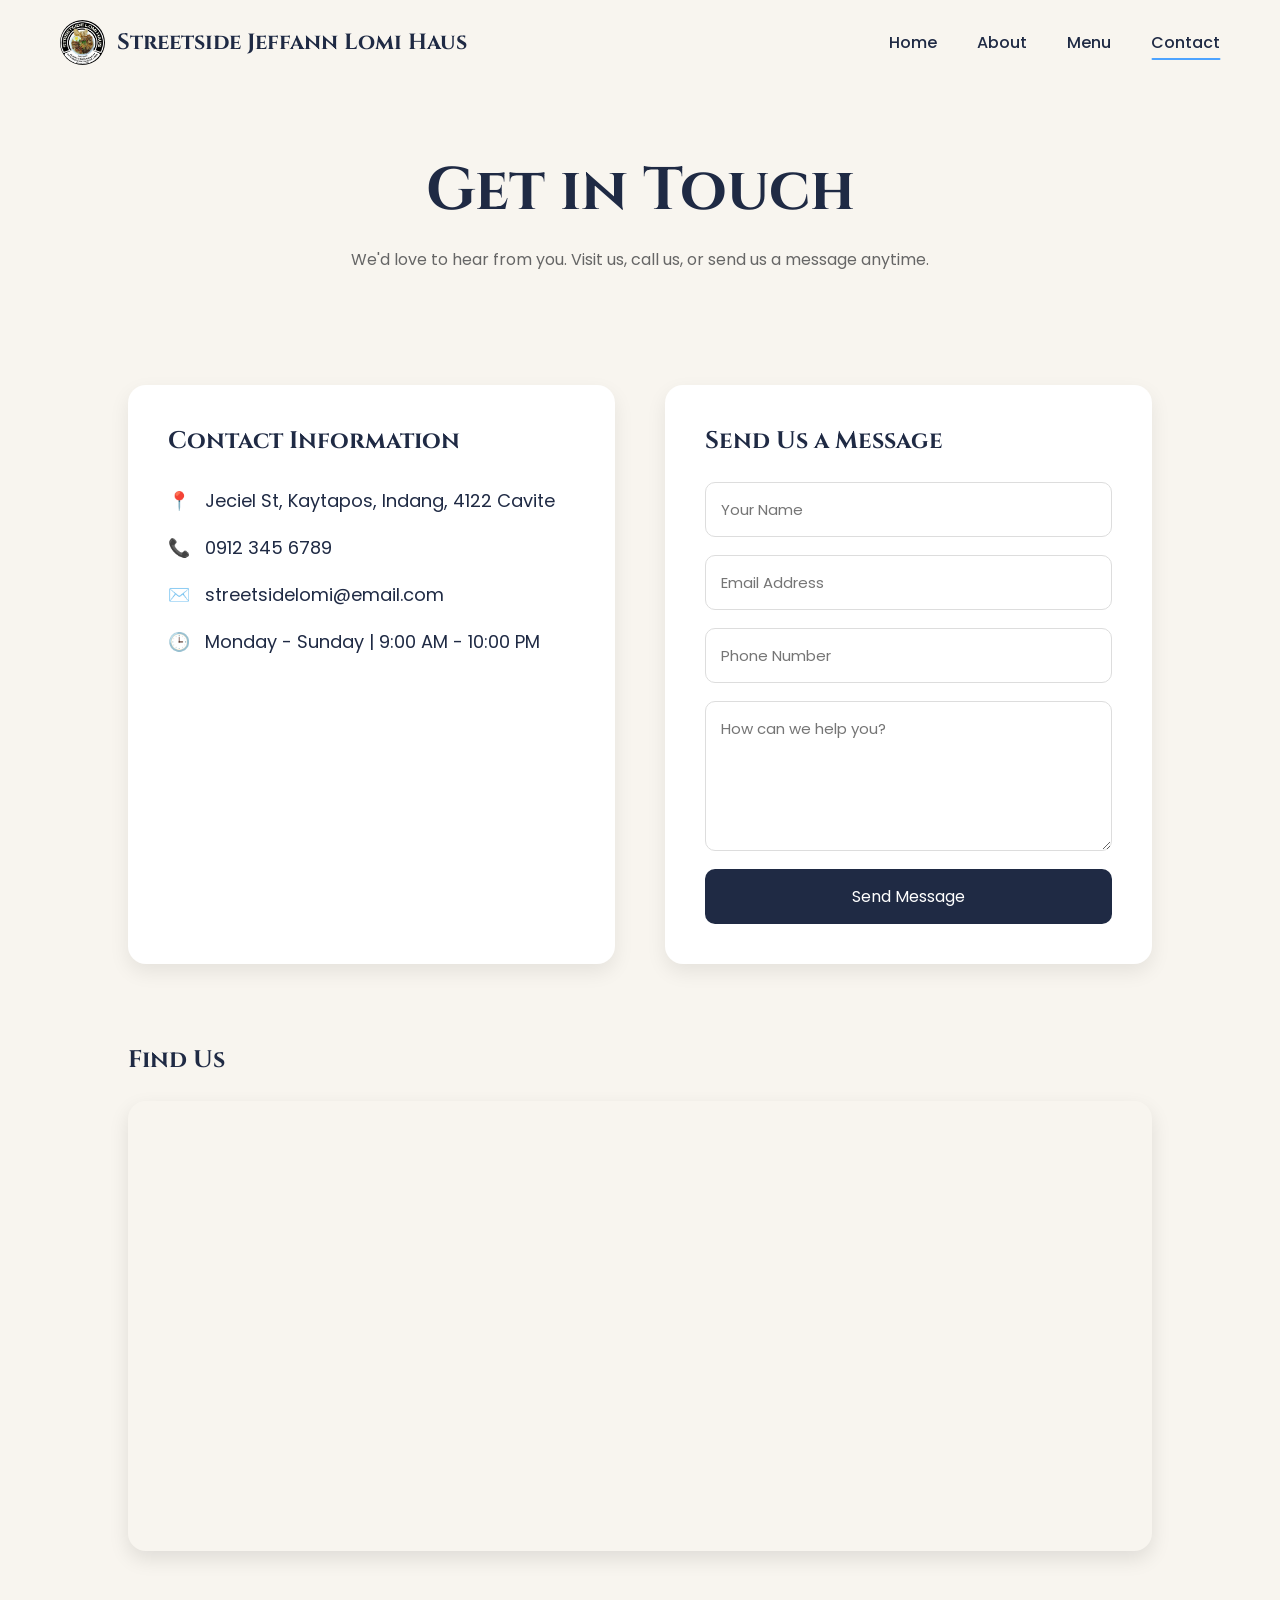
==== contact.html @ 70ad850c "Add files via upload" ====
<!DOCTYPE html>
<html lang="en">
<head>
    <meta charset="UTF-8">
    <meta name="viewport" content="width=device-width, initial-scale=1.0">
    <title>Contact | Streetside Jeffann Lomi Haus</title>

    <link rel="stylesheet" href="style.css">
    <link rel="icon" href="Logo.jpg">
</head>
<body>

    <!-- Navigation -->
    <nav class="navbar">

        <div class="logo">
            <img src="Logo.jpg" alt="">
            Streetside Jeffann Lomi Haus
        </div>

        <ul class="nav-links">
            <li><a href="index.html">Home</a></li>
            <li><a href="about.html">About</a></li>
            <li><a href="menu.html">Menu</a></li>
            <li><a href="contact.html" class="active">Contact</a></li>
        </ul>

    </nav>

    <!-- Hero -->

    <section class="contact-hero">

        <h1>Get in Touch</h1>

        <p>
            We'd love to hear from you. Visit us, call us,
            or send us a message anytime.
        </p>

    </section>

    <!-- Contact Information -->

    <section class="contact-container">

        <div class="contact-info">

            <h2>Contact Information</h2>

            <div class="info-box">
                📍 <span>Jeciel St, Kaytapos, Indang, 4122 Cavite</span>
            </div>

            <div class="info-box">
                📞 <span>0912 345 6789</span>
            </div>

            <div class="info-box">
                ✉️ <span>streetsidelomi@email.com</span>
            </div>

            <div class="info-box">
                🕒 <span>Monday - Sunday | 9:00 AM - 10:00 PM</span>
            </div>

        </div>

        <div class="contact-form">

            <h2>Send Us a Message</h2>

            <form action="https://formspree.io/f/mqevrral" method="POST">

    <input
        type="text"
        name="name"
        placeholder="Your Name"
        required>

    <input
        type="email"
        name="email"
        placeholder="Email Address"
        required>

    <input
        type="tel"
        name="phone"
        placeholder="Phone Number">

    <textarea
        name="message"
        placeholder="How can we help you?"
        required></textarea>

    <button type="submit">
        Send Message
    </button>

</form>

        </div>

    </section>

    <!-- Map -->

   <section class="map">

    <h2>Find Us</h2>

    <iframe
        src="https://www.google.com/maps?q=Streetside+Jeffann+Lomi+Haus,+Indang,+Cavite&output=embed"
        loading="lazy"
        allowfullscreen>
    </iframe>

</section>

</body>
</html>
---- style.css ----
@import url('https://fonts.googleapis.com/css2?family=Cinzel:wght@400..900&display=swap');
@import url('https://fonts.googleapis.com/css2?family=Poppins:wght@400;600;800&display=swap');

* {
    margin: 0;
    padding: 0;
    box-sizing: border-box;
}

body {
    font-family: 'Cinzel';
    background: #F8F5EF;
    color: #1F2A44;
}

.navbar {
     position: fixed;
    top: 0;
    width: 100%;
    padding: 20px 60px;
    display: flex;
    justify-content: space-between;
    align-items: center;
    background: #F8F5EF;
    backdrop-filter: blur(8px);
    z-index: 1000;
}

.logo{
    display:flex;
    align-items:center;
    gap:12px;
    font-size:22px;
    font-weight:700;
}

.logo img{
    width:45px;
    height:45px;
    border-radius:50%;
}

.nav-links {
    list-style: none;
    display: flex;
    gap: 40px;
}

.nav-links a {
    text-decoration: none;
    color: #1F2A44;
    font-weight: 500;
    font-family: 'Poppins', sans-serif;
    position: relative;
    transition: color 0.3s ease,
    transform 0.3s ease,
    letter-spacing 0.3s ease;
}

/* Underline animation */
.nav-links a::after {
    content: "";
    position: absolute;
    left: 50%;
    bottom: -6px;
    width: 0;
    height: 2px;
    background: #4da3ff;
    transition: all 0.35s ease;
    transform: translateX(-50%);
    border-radius: 10px;
}

.nav-links a:hover::after,
.nav-links .active::after {
    width: 100%;
}

.nav-links a:hover {
    color: #4da3ff;
    transform: translateY(-2px);
    letter-spacing: 0.5px;
}

.hero{

    display:flex;
    justify-content:space-between;
    align-items:center;

    padding:150px 8%;
    gap:80px;

}

.hero-text{

    flex:1;

}

.hero-text h1{

    font-size:60px;
    line-height:1.2;

}

.hero-text p{

    margin:25px 0;
    font-size:18px;
    color:#666;
    font-family:Poppins;

}

.hero-image{

    flex:1;

}

.hero-image img{

    width:100%;
    border-radius:25px;
    box-shadow:0 15px 40px rgba(0,0,0,.2);

}

.hero-buttons{

    display:flex;
    gap:20px;

}

.btn-primary{

    background:#1F2A44;
    color:white;
    padding:15px 35px;
    border-radius:10px;
    text-decoration:none;
    font-family:Poppins;
    transition:.3s;

}

.btn-primary:hover{

    background:#4da3ff;

}

.btn-secondary{

    border:2px solid #1F2A44;
    color:#1F2A44;
    padding:15px 35px;
    border-radius:10px;
    text-decoration:none;
    font-family:Poppins;
    transition:.3s;

}

.btn-secondary:hover{

    background:#1F2A44;
    color:white;

}

.featured{

    padding:80px 8%;

}

.featured h2{

    text-align:center;
    font-size:40px;
    margin-bottom:50px;

}

.cards{

    display:grid;
    grid-template-columns:repeat(3,1fr);
    gap:30px;

}

.card{

    background:white;
    border-radius:15px;
    overflow:hidden;
    box-shadow:0 5px 20px rgba(0,0,0,.08);
    transition:.3s;

}

.card:hover{

    transform:translateY(-8px);

}

.card img{

    width:100%;
    height:220px;
    object-fit:cover;

}

.card h3{

    padding:15px;

}

.card p{

    padding:0 15px;
    font-family:Poppins;
    color:#666;

}

.card span{

    display:block;
    padding:15px;
    font-weight:bold;
    color:#1F2A44;

}

.about-hero{

    padding:150px 10% 80px;
    text-align:center;

}

.about-header span{

    color:#B08D57;
    font-family:Poppins;
    letter-spacing:4px;

}

.about-header h1{

    font-size:55px;
    margin:20px 0;

}

.about-header p{

    max-width:700px;
    margin:auto;
    font-family:Poppins;
    color:#666;

}

/* STORY */

.story{

    display:flex;
    align-items:center;
    gap:70px;
    padding:70px 10%;

}

.story-image{

    flex:1;

}

.story-image img{

    width:100%;
    border-radius:20px;

}

.story-text{

    flex:1;

}

.story-text h2{

    font-size:42px;
    margin-bottom:20px;

}

.story-text p{

    font-family:Poppins;
    color:#666;
    line-height:1.9;

}

/* FEATURES */

.features{

    padding:80px 10%;
    text-align:center;

}

.features h2{

    margin-bottom:50px;
    font-size:40px;

}

.feature-grid{

    display:grid;
    grid-template-columns:repeat(4,1fr);
    gap:30px;

}

.feature-card{

    background:white;
    padding:40px;
    border-radius:18px;
    box-shadow:0 10px 25px rgba(0,0,0,.08);
    transition:.3s;

    font-size:40px;

}

.feature-card:hover{

    transform:translateY(-10px);

}

.feature-card h3{

    font-size:22px;
    margin:15px 0;

}

.feature-card p{

    font-size:15px;
    color:#666;
    font-family:Poppins;

}

/* MISSION */

.mission{

    padding:80px 10%;
    display:grid;
    grid-template-columns:1fr 1fr;
    gap:40px;

}

.mission-card{

    background:#1F2A44;
    color:white;
    padding:50px;
    border-radius:20px;

}

.mission-card p{

    margin-top:20px;
    line-height:1.8;
    font-family:Poppins;

}

/* MENU PAGE */

.menu-hero{

    padding:150px 10% 70px;
    text-align:center;

}

.menu-hero h1{

    font-size:60px;
    margin-bottom:15px;

}

.menu-hero p{

    max-width:650px;
    margin:auto;
    color:#666;
    font-family:Poppins;
    line-height:1.8;

}

/* SECTION */

.menu-section{

    padding:30px 10% 80px;

}

.menu-section h2{

    margin-bottom:35px;
    font-size:36px;
    color:#1F2A44;

}

/* GRID */

.menu-grid{

    display:grid;
    grid-template-columns:repeat(auto-fit,minmax(300px,1fr));
    gap:35px;

}

/* CARD */

.menu-card{

    background:white;
    border-radius:18px;
    overflow:hidden;

    box-shadow:0 8px 20px rgba(0,0,0,.08);

    transition:.35s;

}

.menu-card:hover{

    transform:translateY(-10px);

    box-shadow:0 20px 35px rgba(0,0,0,.15);

}

.menu-card img{

    width:100%;
    height:230px;

    object-fit:cover;

}

.menu-content{

    padding:25px;

}

.menu-content h3{

    margin-bottom:10px;

}

.menu-content p{

    color:#666;
    font-family:Poppins;
    line-height:1.7;
    margin-bottom:20px;

}

.menu-content span{

    color:#B08D57;
    font-size:22px;
    font-weight:bold;
}

/* CONTACT HERO */

.contact-hero{

    padding:150px 10% 70px;
    text-align:center;

}

.contact-hero h1{

    font-size:60px;
    margin-bottom:15px;

}

.contact-hero p{

    max-width:650px;
    margin:auto;
    font-family:Poppins;
    color:#666;
    line-height:1.8;

}

/* CONTAINER */

.contact-container{

    padding:40px 10% 80px;

    display:grid;

    grid-template-columns:1fr 1fr;

    gap:50px;

}

/* INFO */

.contact-info{

    background:white;

    padding:40px;

    border-radius:18px;

    box-shadow:0 8px 20px rgba(0,0,0,.08);

}

.contact-info h2{

    margin-bottom:30px;

}

.info-box{

    display:flex;

    align-items:center;

    gap:15px;

    margin-bottom:20px;

    font-size:18px;

    font-family:Poppins;

}

/* FORM */

.contact-form{

    background:white;

    padding:40px;

    border-radius:18px;

    box-shadow:0 8px 20px rgba(0,0,0,.08);

}

.contact-form h2{

    margin-bottom:25px;

}

.contact-form form{

    display:flex;

    flex-direction:column;

    gap:18px;

}

.contact-form input,
.contact-form textarea{

    padding:15px;

    border:1px solid #ddd;

    border-radius:10px;

    font-family:Poppins;

    font-size:15px;

    outline:none;

    transition:.3s;

}

.contact-form textarea{

    min-height:150px;

    resize:vertical;

}

.contact-form input:focus,
.contact-form textarea:focus{

    border-color:#4da3ff;

    box-shadow:0 0 10px rgba(77,163,255,.15);

}

.contact-form button{

    background:#1F2A44;

    color:white;

    border:none;

    padding:15px;

    border-radius:10px;

    font-family:Poppins;

    font-size:16px;

    cursor:pointer;

    transition:.3s;

}

.contact-form button:hover{

    background:#4da3ff;

}

/* MAP */

.map{

    padding:0 10% 100px;

}

.map h2{

    margin-bottom:25px;

}

.map iframe{

    width:100%;

    height:450px;

    border:none;

    border-radius:18px;

    box-shadow:0 8px 20px rgba(0,0,0,.1);

}
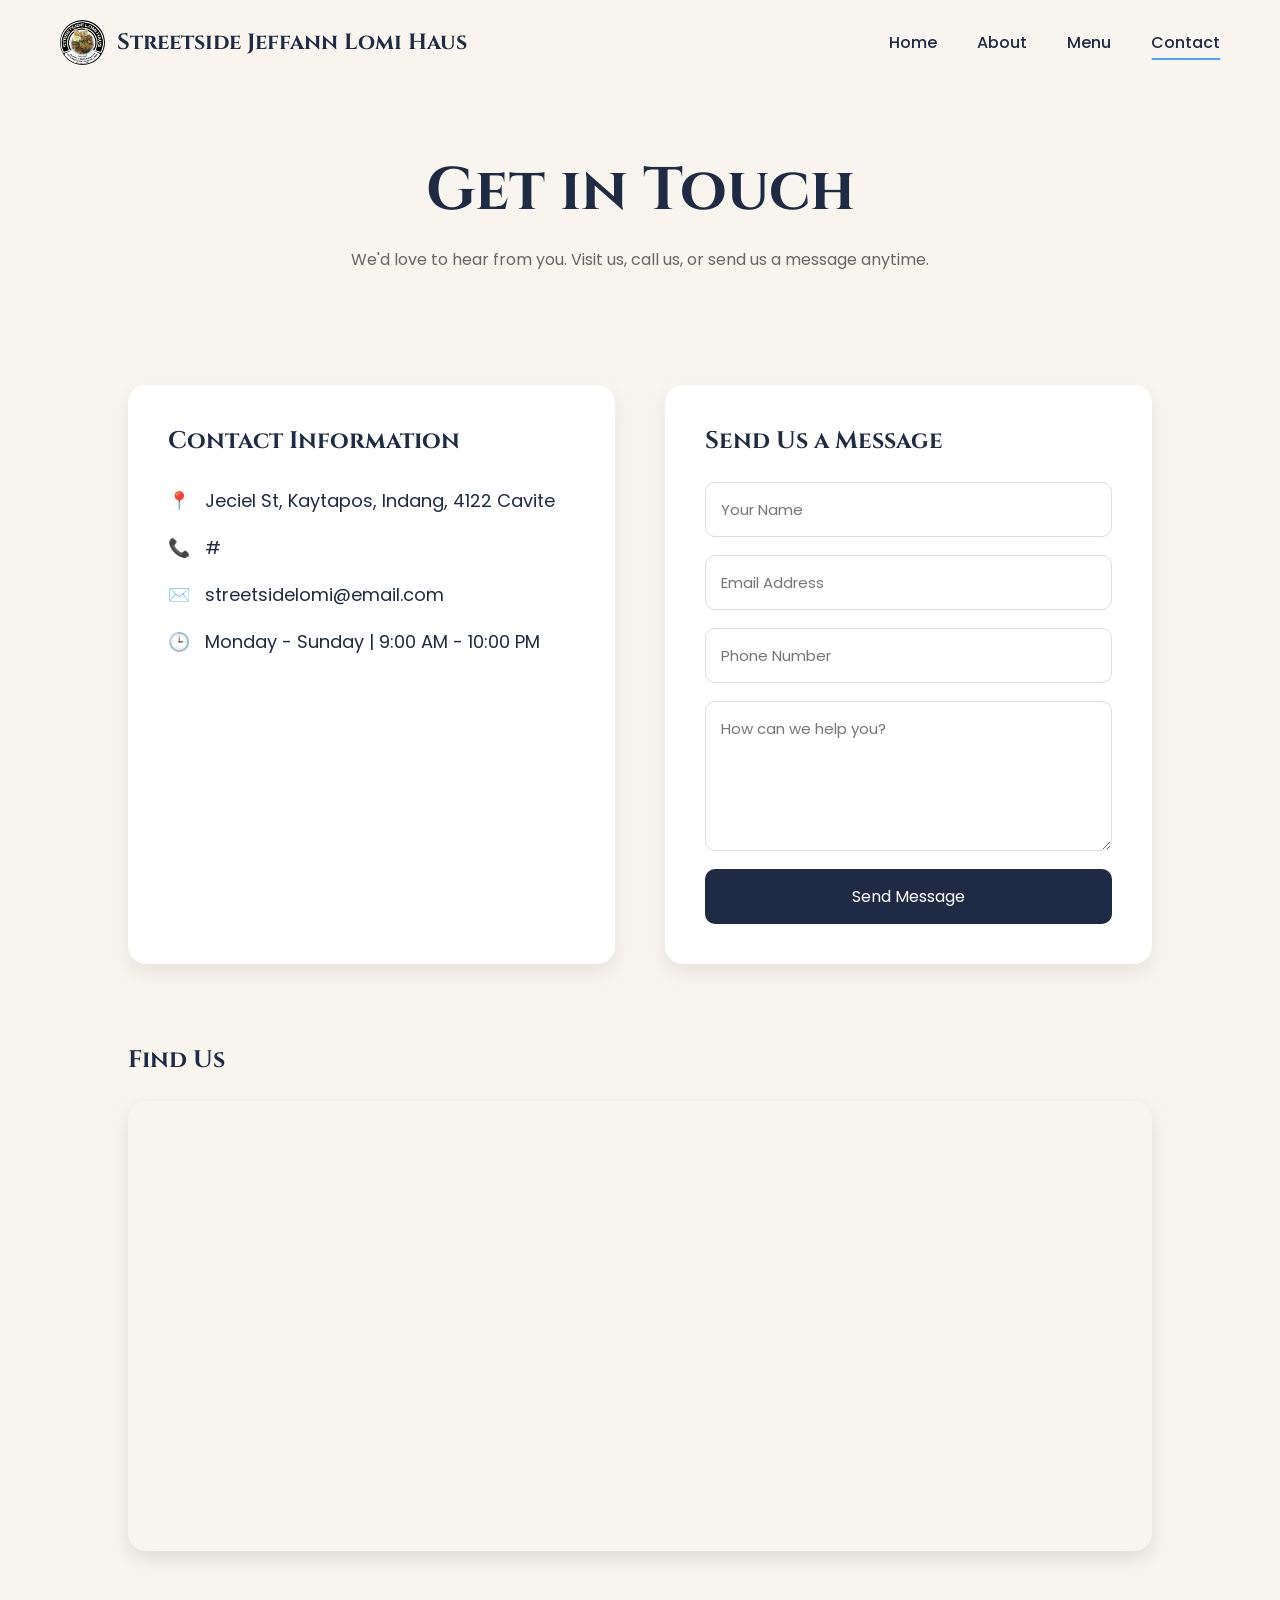
==== commit 2369d6a8: "Fix HTML encoding issues in contact.html" ====
--- a/contact.html
+++ b/contact.html
@@ -53,7 +53,7 @@
             </div>
 
             <div class="info-box">
-                📞 <span>0912 345 6789</span>
+                📞 <span>#</span>
             </div>
 
             <div class="info-box">
@@ -119,4 +119,4 @@
 </section>
 
 </body>
-</html>+</html>
